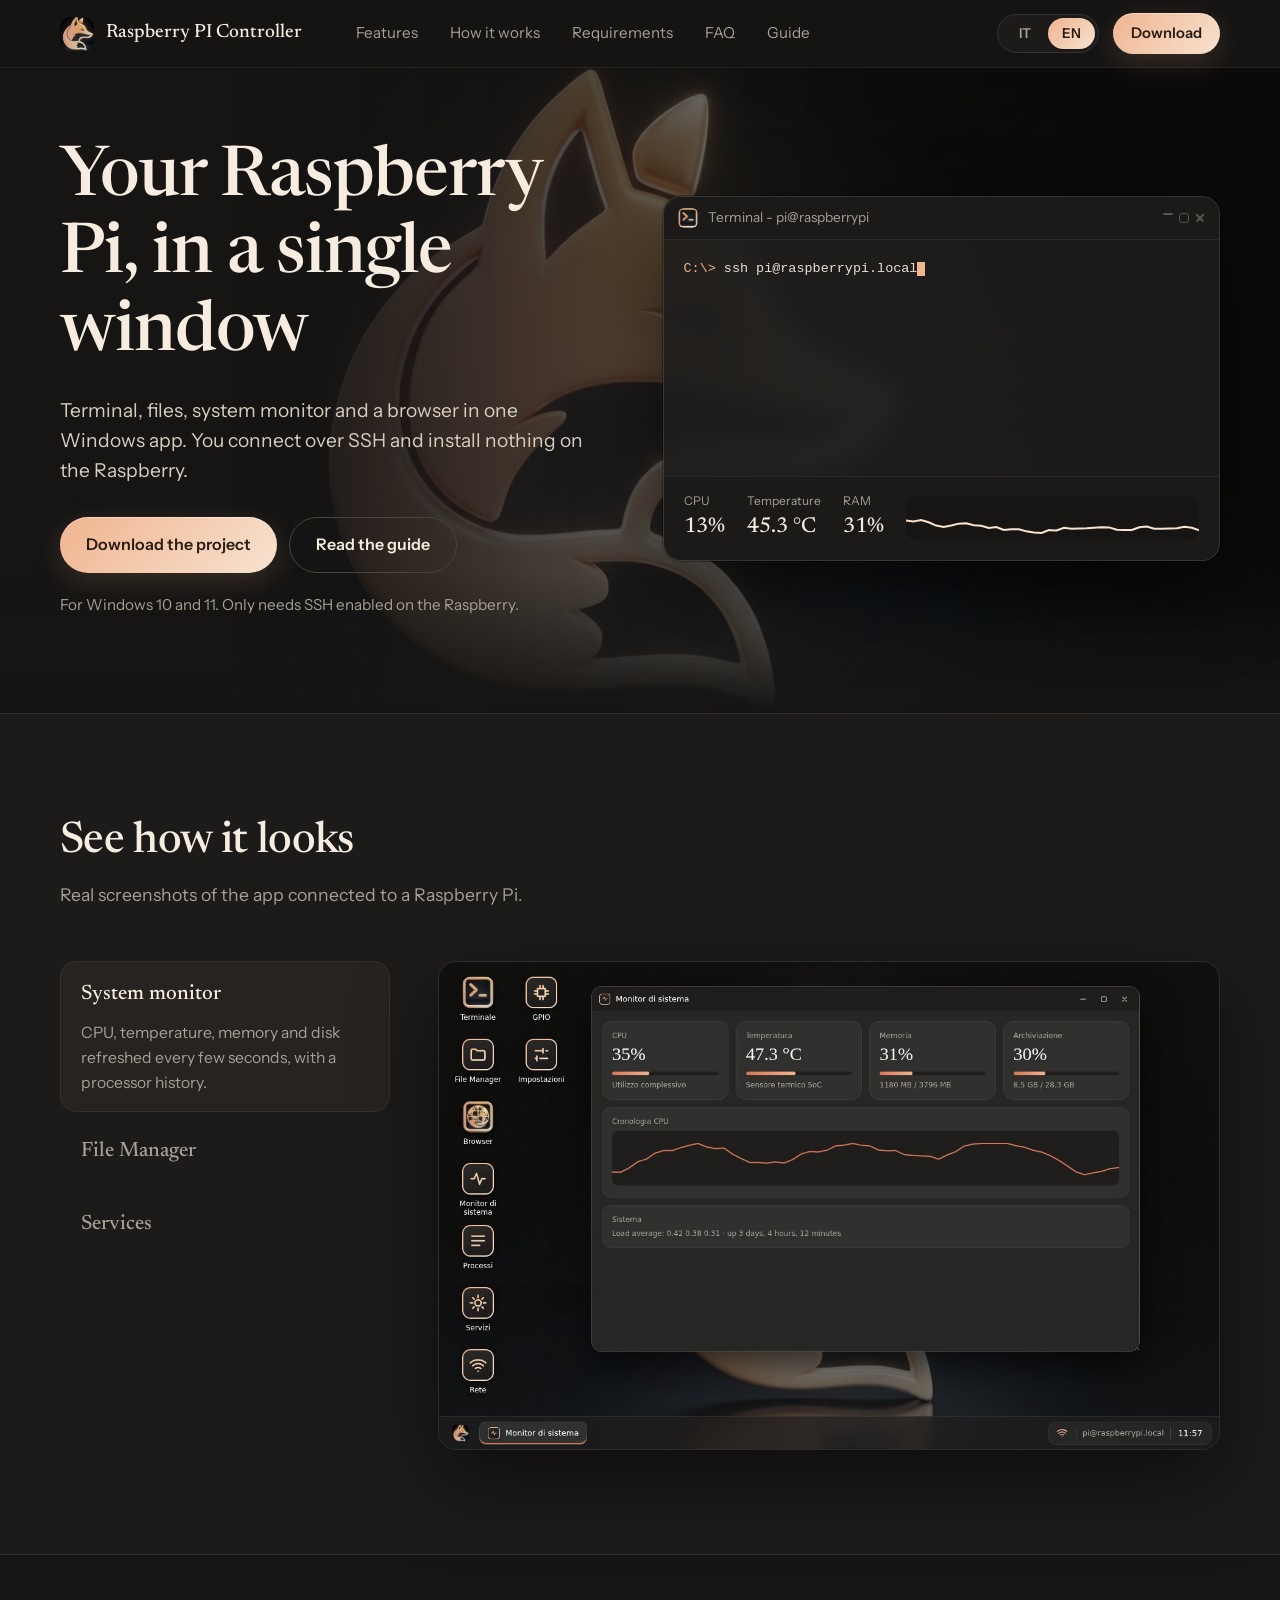
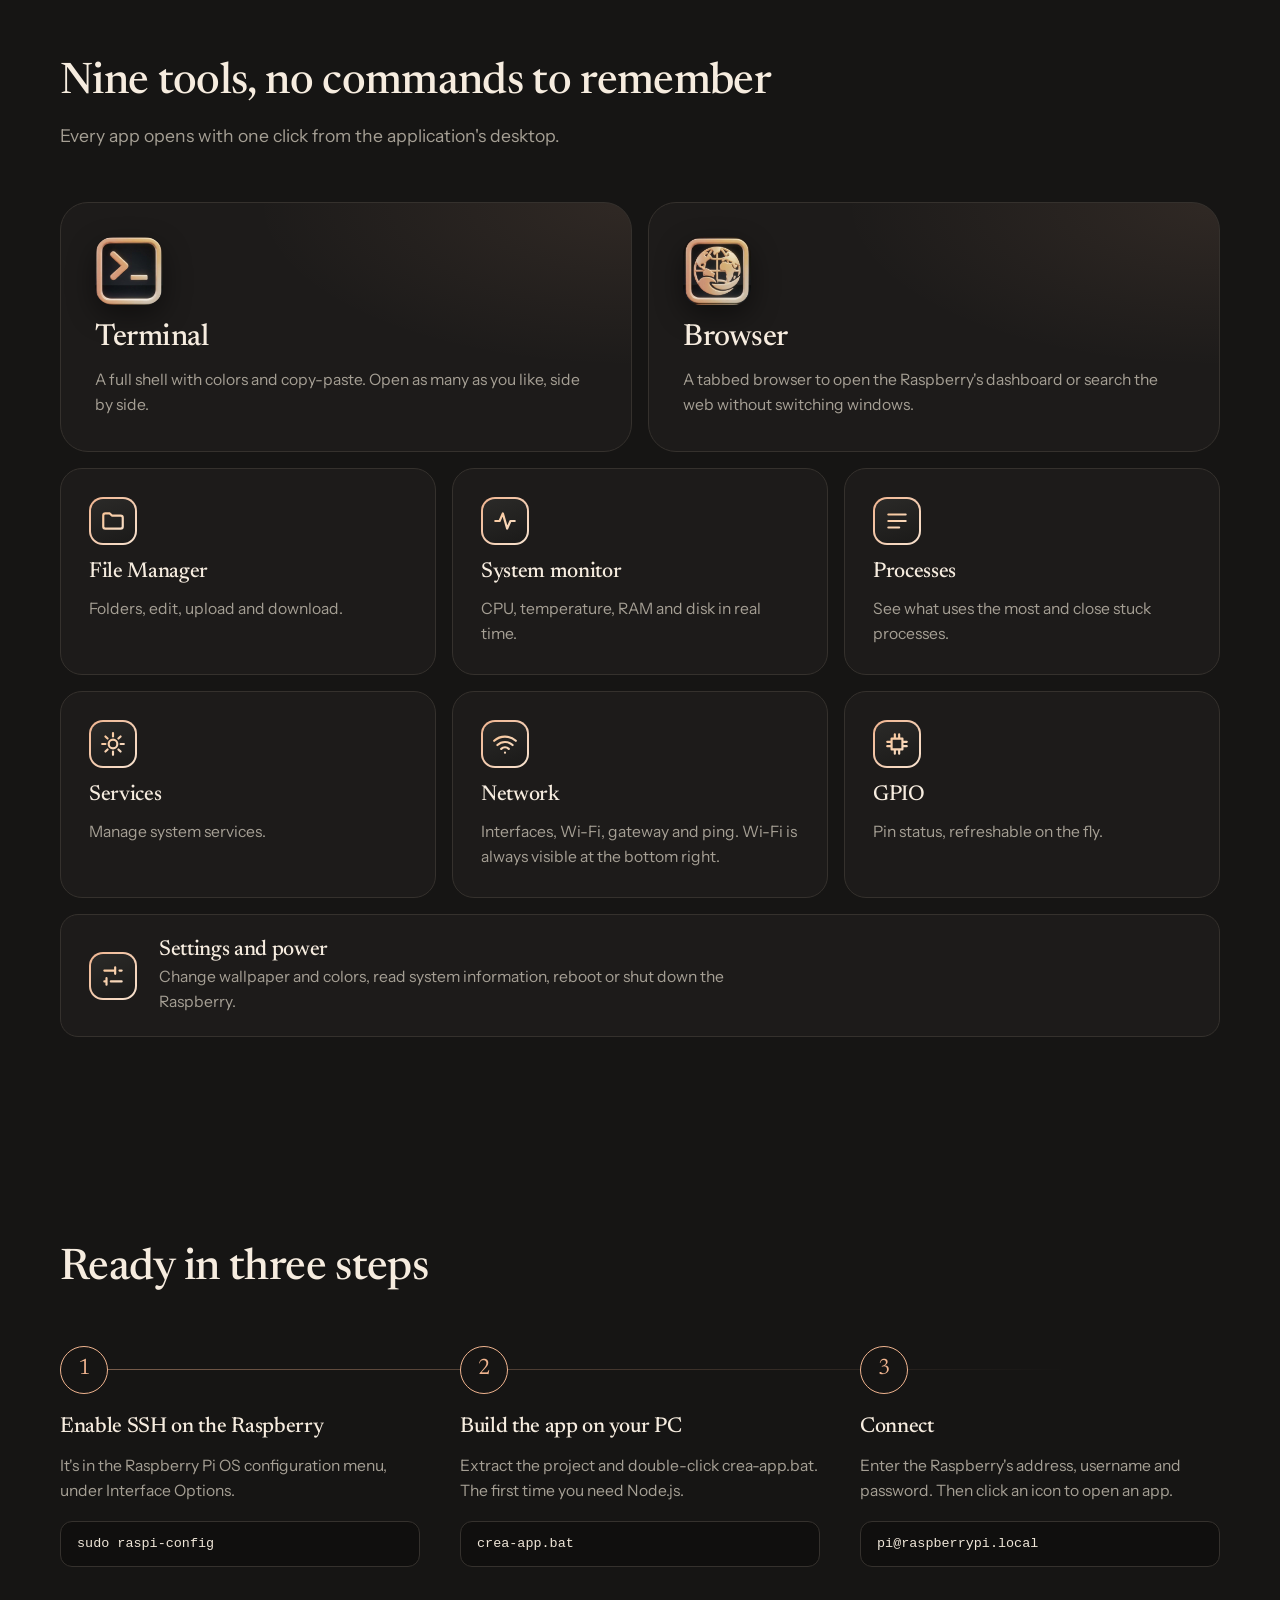
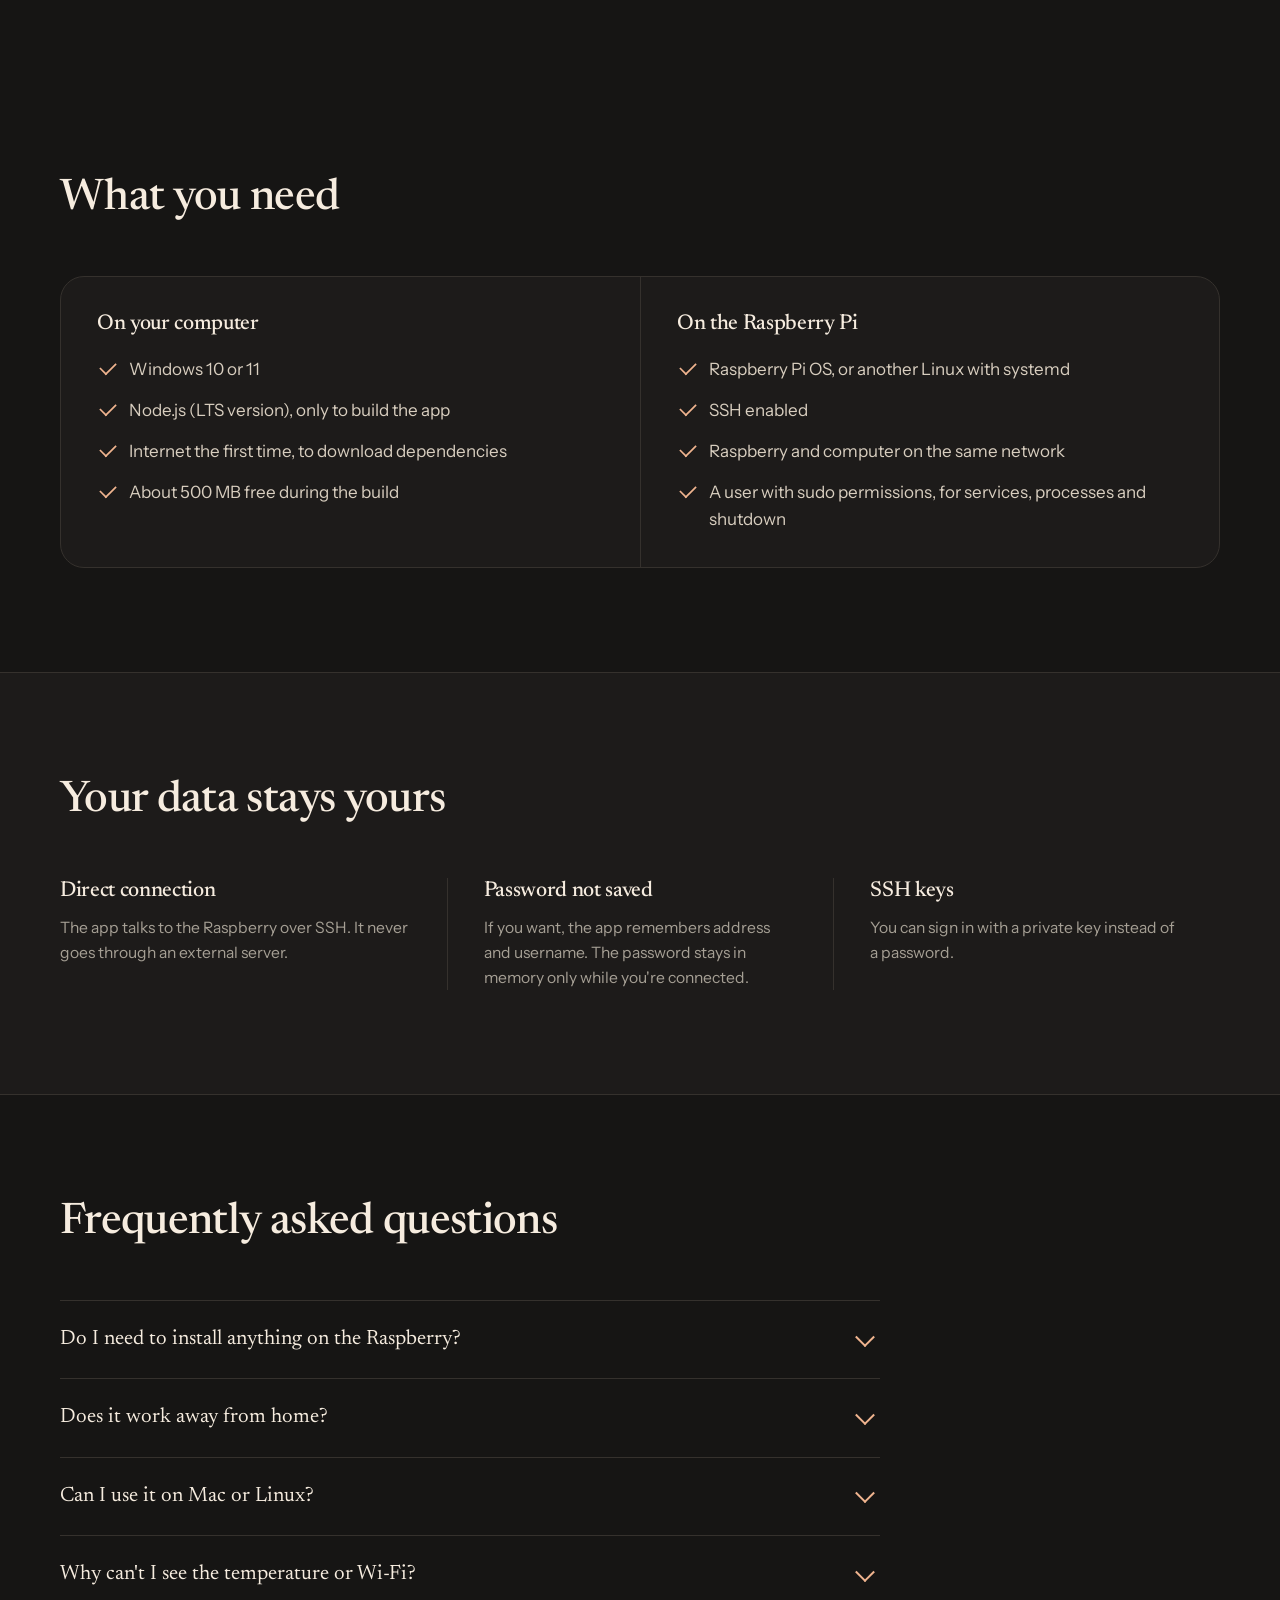
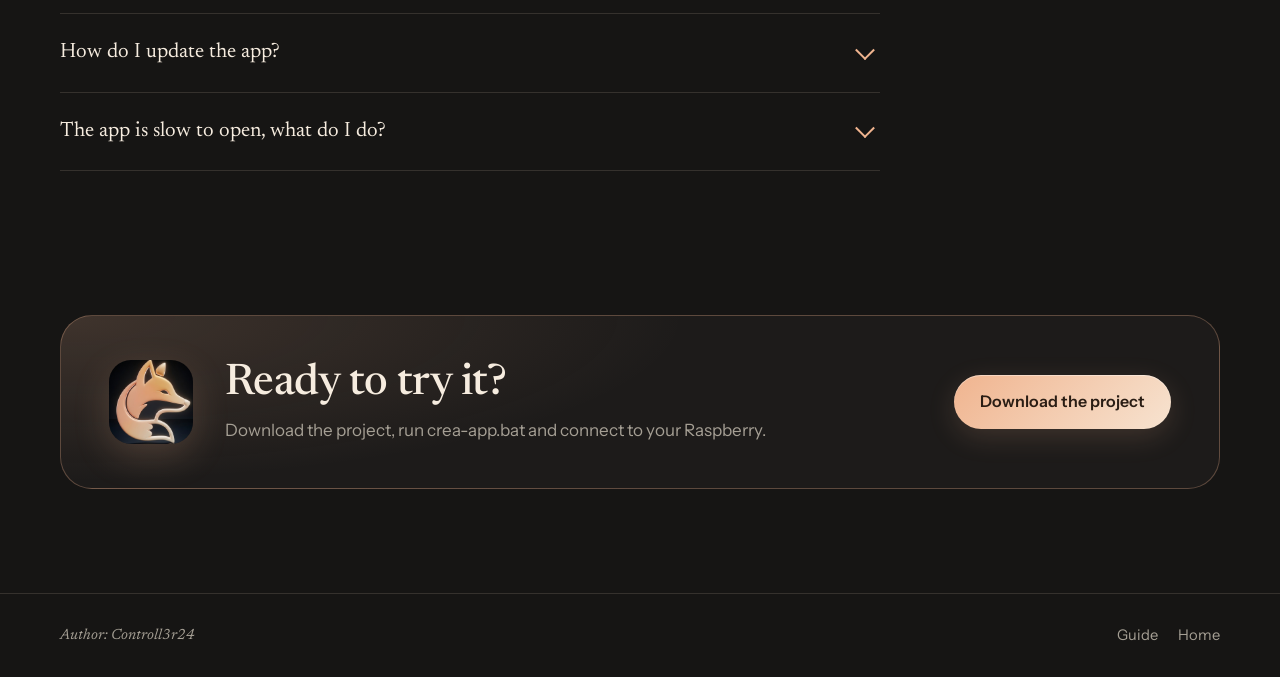
==== index.html @ a6b9dea7 "Add files via upload" ====
<!DOCTYPE html>
<html lang="it" data-title="title.index">
<head>
<meta charset="UTF-8">
<meta name="viewport" content="width=device-width, initial-scale=1">
<title>Raspberry PI Controller</title>
<meta name="description" content="Terminal, files, system monitor and browser for your Raspberry Pi in one Windows app.">
<meta name="theme-color" content="#161514">
<link rel="icon" href="img/icon.png">
<link rel="preconnect" href="https://fonts.googleapis.com">
<link rel="preconnect" href="https://fonts.gstatic.com" crossorigin>
<link href="https://fonts.googleapis.com/css2?family=Instrument+Sans:wght@400;500;600&family=Newsreader:ital,opsz,wght@0,6..72,400..600;1,6..72,400&display=swap" rel="stylesheet">
<link rel="stylesheet" href="css/style.css">
</head>
<body>
<svg width="0" height="0" style="position:absolute" aria-hidden="true">
  <defs>
    <linearGradient id="pg" gradientUnits="userSpaceOnUse" x1="0" y1="0" x2="24" y2="24">
      <stop offset="0" stop-color="#f9c08f"/>
      <stop offset="1" stop-color="#f7e3d0"/>
    </linearGradient>
  </defs>
</svg>

<header class="nav" id="top">
  <div class="wrap nav-in">
    <a class="brand" href="index.html"><img src="img/icon.png" alt=""><span>Raspberry PI Controller</span></a>
    <nav class="links" aria-label="Principale">
      <a href="#funzioni" data-i18n="nav.features">Funzioni</a>
      <a href="#come" data-i18n="nav.how">Come si usa</a>
      <a href="#requisiti" data-i18n="nav.req">Requisiti</a>
      <a href="#faq" data-i18n="nav.faq">Domande</a>
      <a href="guide.html" data-i18n="nav.guide">Guida</a>
    </nav>
    <div class="nav-r">
      <div class="lang" role="group" aria-label="Language" data-active="it">
        <i class="thumb"></i>
        <button type="button" data-lang="it" aria-pressed="true">IT</button>
        <button type="button" data-lang="en" aria-pressed="false">EN</button>
      </div>
      <a class="btn sm" href="download/Raspberry-PI-Controller.zip" download data-i18n="nav.download">Scarica</a>
    </div>
  </div>
</header>

<main>
  <section class="hero">
    <div class="hero-bg" aria-hidden="true"></div>
    <div class="wrap hero-in">
      <div class="hero-copy">
        <h1 class="in" style="--d:0ms" data-i18n="hero.title">Il tuo Raspberry Pi, in una sola finestra</h1>
        <p class="lead in" style="--d:90ms" data-i18n="hero.sub">Terminale, file, monitor di sistema e browser in un'app per Windows. Ti colleghi con SSH e non installi nulla sul Raspberry.</p>
        <div class="cta in" style="--d:180ms">
          <a class="btn" href="download/Raspberry-PI-Controller.zip" download data-i18n="hero.cta1">Scarica il progetto</a>
          <a class="btn ghost" href="guide.html" data-i18n="hero.cta2">Leggi la guida</a>
        </div>
        <p class="note in" style="--d:260ms" data-i18n="hero.note">Per Windows 10 e 11. Serve solo SSH attivo sul Raspberry.</p>
      </div>

      <div class="demo in" style="--d:340ms" aria-hidden="true">
        <div class="demo-tb">
          <img src="img/terminal.png" alt="">
          <span data-i18n="demo.title">Terminale - pi@raspberrypi</span>
          <span class="demo-c"><i></i><i></i><i></i></span>
        </div>
        <pre class="demo-term" id="term"></pre>
        <div class="demo-stats">
          <div><span data-i18n="demo.cpu">CPU</span><b id="s-cpu">23%</b></div>
          <div><span data-i18n="demo.temp">Temperatura</span><b id="s-temp">47.2 °C</b></div>
          <div><span data-i18n="demo.ram">RAM</span><b id="s-ram">31%</b></div>
          <svg viewBox="0 0 300 60" preserveAspectRatio="none"><polyline id="spark" fill="none" stroke="url(#pg)" stroke-width="2" vector-effect="non-scaling-stroke" points=""/></svg>
        </div>
      </div>
    </div>
  </section>

  <section class="sec show" id="vetrina">
    <div class="wrap">
      <div class="sec-h">
        <h2 data-i18n="show.title">Guarda com'è fatta</h2>
        <p data-i18n="show.sub">Schermate reali dell'app collegata a un Raspberry Pi.</p>
      </div>
      <div class="show-grid">
        <div class="tabs" role="tablist">
          <button class="tab on" role="tab" aria-selected="true" data-shot="monitor">
            <b data-i18n="tab.monitor">Monitor di sistema</b>
            <div class="tab-d"><p data-i18n="tab.monitor.d">CPU, temperatura, memoria e disco aggiornati ogni pochi secondi, con la cronologia del processore.</p></div>
          </button>
          <button class="tab" role="tab" aria-selected="false" data-shot="files">
            <b data-i18n="tab.files">File Manager</b>
            <div class="tab-d"><p data-i18n="tab.files.d">Sfoglia le cartelle del Raspberry, modifica i file di testo, carica e scarica senza scrivere comandi.</p></div>
          </button>
          <button class="tab" role="tab" aria-selected="false" data-shot="services">
            <b data-i18n="tab.services">Servizi</b>
            <div class="tab-d"><p data-i18n="tab.services.d">Avvia, ferma, riavvia o disattiva i servizi di sistema con un clic.</p></div>
          </button>
        </div>
        <div class="frame">
          <img class="shot on" data-shot="monitor" src="img/shot-monitor.jpg" alt="" width="1280" height="800">
          <img class="shot" data-shot="files" src="img/shot-files.jpg" alt="" width="1280" height="800" loading="lazy">
          <img class="shot" data-shot="services" src="img/shot-services.jpg" alt="" width="1280" height="800" loading="lazy">
        </div>
      </div>
    </div>
  </section>

  <section class="sec" id="funzioni">
    <div class="wrap">
      <div class="sec-h">
        <h2 data-i18n="feat.title">Nove strumenti, nessun comando da ricordare</h2>
        <p data-i18n="feat.sub">Ogni app si apre con un clic dal desktop dell'applicazione.</p>
      </div>
      <div class="bento">
        <article class="bc big c3">
          <img class="bc-img" src="img/terminal.png" alt="" width="64" height="64">
          <h3 data-i18n="f.terminal.t">Terminale</h3>
          <p data-i18n="f.terminal.d">Una shell completa con colori e copia-incolla. Ne puoi aprire quante ne vuoi, anche affiancate.</p>
        </article>
        <article class="bc big c3">
          <img class="bc-img" src="img/browser.png" alt="" width="64" height="64">
          <h3 data-i18n="f.browser.t">Browser</h3>
          <p data-i18n="f.browser.d">Un browser con le schede, per aprire la dashboard del Raspberry o cercare sul web senza cambiare finestra.</p>
        </article>
        <article class="bc c2">
          <span class="ico"><svg viewBox="0 0 24 24"><path d="M3 7a2 2 0 0 1 2-2h4l2 2h8a2 2 0 0 1 2 2v8a2 2 0 0 1-2 2H5a2 2 0 0 1-2-2z"/></svg></span>
          <h3 data-i18n="f.files.t">File Manager</h3>
          <p data-i18n="f.files.d">Cartelle, modifica, carica e scarica.</p>
        </article>
        <article class="bc c2">
          <span class="ico"><svg viewBox="0 0 24 24"><path d="M3 12h4l3-7 4 14 3-7h4"/></svg></span>
          <h3 data-i18n="f.monitor.t">Monitor di sistema</h3>
          <p data-i18n="f.monitor.d">CPU, temperatura, RAM e disco in tempo reale.</p>
        </article>
        <article class="bc c2">
          <span class="ico"><svg viewBox="0 0 24 24"><path d="M4 6h16M4 12h16M4 18h10"/></svg></span>
          <h3 data-i18n="f.proc.t">Processi</h3>
          <p data-i18n="f.proc.d">Vedi cosa consuma di più e chiudi i processi bloccati.</p>
        </article>
        <article class="bc c2">
          <span class="ico"><svg viewBox="0 0 24 24"><path d="M12 8a4 4 0 1 0 0 8 4 4 0 0 0 0-8zM12 2v3M12 19v3M2 12h3M19 12h3M5 5l2 2M17 17l2 2M19 5l-2 2M7 17l-2 2"/></svg></span>
          <h3 data-i18n="f.serv.t">Servizi</h3>
          <p data-i18n="f.serv.d">Gestisci i servizi di sistema.</p>
        </article>
        <article class="bc c2">
          <span class="ico"><svg viewBox="0 0 24 24"><path d="M2 9a15 15 0 0 1 20 0M5 13a10 10 0 0 1 14 0M8.5 16.5a5 5 0 0 1 7 0M12 20h.01"/></svg></span>
          <h3 data-i18n="f.net.t">Rete</h3>
          <p data-i18n="f.net.d">Interfacce, Wi-Fi, gateway e ping. Il Wi-Fi è sempre visibile in basso a destra.</p>
        </article>
        <article class="bc c2">
          <span class="ico"><svg viewBox="0 0 24 24"><path d="M7 7h10v10H7zM10 3v4M14 3v4M10 17v4M14 17v4M3 10h4M3 14h4M17 10h4M17 14h4"/></svg></span>
          <h3 data-i18n="f.gpio.t">GPIO</h3>
          <p data-i18n="f.gpio.d">Lo stato dei pin, aggiornabile al volo.</p>
        </article>
        <article class="bc wide c6">
          <span class="ico"><svg viewBox="0 0 24 24"><path d="M4 7h10M18 7h2M4 17h2M10 17h10M14 4v6M6 14v6"/></svg></span>
          <div>
            <h3 data-i18n="f.set.t">Impostazioni e alimentazione</h3>
            <p data-i18n="f.set.d">Cambia sfondo e colori, leggi le informazioni del sistema, riavvia o spegni il Raspberry.</p>
          </div>
        </article>
      </div>
    </div>
  </section>

  <section class="sec" id="come">
    <div class="wrap">
      <div class="sec-h">
        <h2 data-i18n="how.title">Pronto in tre passi</h2>
      </div>
      <ol class="steps">
        <li>
          <span class="n">1</span>
          <h3 data-i18n="how.s1.t">Attiva SSH sul Raspberry</h3>
          <p data-i18n="how.s1.d">Si fa dal menu di configurazione di Raspberry Pi OS, in Interface Options.</p>
          <div class="code sm"><pre><code>sudo raspi-config</code></pre></div>
        </li>
        <li>
          <span class="n">2</span>
          <h3 data-i18n="how.s2.t">Crea l'app sul tuo PC</h3>
          <p data-i18n="how.s2.d">Estrai il progetto e fai doppio clic su crea-app.bat. Alla prima volta serve Node.js.</p>
          <div class="code sm"><pre><code>crea-app.bat</code></pre></div>
        </li>
        <li>
          <span class="n">3</span>
          <h3 data-i18n="how.s3.t">Collegati</h3>
          <p data-i18n="how.s3.d">Scrivi indirizzo, username e password del Raspberry. Poi clicca un'icona per aprire un'app.</p>
          <div class="code sm"><pre><code>pi@raspberrypi.local</code></pre></div>
        </li>
      </ol>
    </div>
  </section>

  <section class="sec" id="requisiti">
    <div class="wrap">
      <div class="sec-h">
        <h2 data-i18n="req.title">Cosa ti serve</h2>
      </div>
      <div class="req">
        <div>
          <h3 data-i18n="req.pc.t">Sul computer</h3>
          <ul class="checks">
            <li data-i18n="req.pc.1">Windows 10 o 11</li>
            <li data-i18n="req.pc.2">Node.js (versione LTS), solo per creare l'app</li>
            <li data-i18n="req.pc.3">Internet la prima volta, per scaricare le dipendenze</li>
            <li data-i18n="req.pc.4">Circa 500 MB liberi durante la creazione</li>
          </ul>
        </div>
        <div>
          <h3 data-i18n="req.pi.t">Sul Raspberry Pi</h3>
          <ul class="checks">
            <li data-i18n="req.pi.1">Raspberry Pi OS, o un altro Linux con systemd</li>
            <li data-i18n="req.pi.2">SSH attivo</li>
            <li data-i18n="req.pi.3">Raspberry e computer sulla stessa rete</li>
            <li data-i18n="req.pi.4">Un utente con permessi sudo, per servizi, processi e spegnimento</li>
          </ul>
        </div>
      </div>
    </div>
  </section>

  <section class="sec safe">
    <div class="wrap">
      <div class="sec-h">
        <h2 data-i18n="safe.title">I tuoi dati restano tuoi</h2>
      </div>
      <div class="safe-grid">
        <div>
          <h3 data-i18n="safe.1.t">Collegamento diretto</h3>
          <p data-i18n="safe.1.d">L'app parla con il Raspberry tramite SSH. Non passa da nessun server esterno.</p>
        </div>
        <div>
          <h3 data-i18n="safe.2.t">Password non salvata</h3>
          <p data-i18n="safe.2.d">Se vuoi, l'app ricorda indirizzo e username. La password resta in memoria solo finché sei collegato.</p>
        </div>
        <div>
          <h3 data-i18n="safe.3.t">Chiavi SSH</h3>
          <p data-i18n="safe.3.d">Puoi entrare con una chiave privata invece che con la password.</p>
        </div>
      </div>
    </div>
  </section>

  <section class="sec" id="faq">
    <div class="wrap narrow">
      <div class="sec-h">
        <h2 data-i18n="faq.title">Domande frequenti</h2>
      </div>
      <div class="faq">
        <details><summary data-i18n="faq.q1">Devo installare qualcosa sul Raspberry?</summary><p data-i18n="faq.a1">No. Basta che SSH sia attivo.</p></details>
        <details><summary data-i18n="faq.q2">Funziona anche fuori casa?</summary><p data-i18n="faq.a2">Sì, se il Raspberry è raggiungibile dal tuo computer, per esempio con una VPN come Tailscale o WireGuard. L'app non apre porte da sola.</p></details>
        <details><summary data-i18n="faq.q3">Posso usarla su Mac o Linux?</summary><p data-i18n="faq.a3">Il file crea-app.bat è per Windows. Il progetto è fatto con Electron, quindi con npm start si può avviare anche altrove, ma non è stato provato.</p></details>
        <details><summary data-i18n="faq.q4">Perché non vedo la temperatura o il Wi-Fi?</summary><p data-i18n="faq.a4">Alcuni dati dipendono dal modello e dal sistema. Con il collegamento via cavo, il Wi-Fi risulta non connesso.</p></details>
        <details><summary data-i18n="faq.q5">Come aggiorno l'app?</summary><p data-i18n="faq.a5">Scarica la nuova versione del progetto e lancia di nuovo crea-app.bat: l'installazione sostituisce la precedente.</p></details>
        <details><summary data-i18n="faq.q6">L'app è lenta ad aprirsi, cosa faccio?</summary><p data-i18n="faq.a6">Usa la versione installata da crea-app.bat. Si avvia molto più in fretta della versione portatile, che ogni volta si decomprime da capo.</p></details>
      </div>
    </div>
  </section>

  <section class="sec cta-sec">
    <div class="wrap">
      <div class="cta-box">
        <img src="img/icon.png" alt="" width="84" height="84">
        <div>
          <h2 data-i18n="cta.title">Pronto a provarla?</h2>
          <p data-i18n="cta.sub">Scarica il progetto, esegui crea-app.bat e collegati al tuo Raspberry.</p>
        </div>
        <a class="btn" href="download/Raspberry-PI-Controller.zip" download data-i18n="cta.btn">Scarica il progetto</a>
      </div>
    </div>
  </section>
</main>

<footer class="foot">
  <div class="wrap foot-in">
    <span data-i18n="foot.author">Autore: Controll3r24</span>
    <nav><a href="guide.html" data-i18n="nav.guide">Guida</a><a href="#top" data-i18n="nav.home">Home</a></nav>
  </div>
</footer>

<script src="js/i18n.js"></script>
<script src="js/main.js"></script>
</body>
</html>
---- css/style.css ----
:root {
  --bg: #161514;
  --s1: #1d1b1a;
  --s2: #262321;
  --line: #35312d;
  --tx: #f6ecdf;
  --mu: #a59f94;
  --pe: #f0b48f;
  --pl: #f7e3d0;
  --ter: #d97757;
  --serif: "Newsreader", "Iowan Old Style", Georgia, "Times New Roman", serif;
  --sans: "Instrument Sans", "Segoe UI", system-ui, -apple-system, sans-serif;
  --mono: ui-monospace, "Cascadia Mono", "SF Mono", Consolas, Menlo, monospace;
  --nav: 68px;
}
* { box-sizing: border-box; margin: 0; padding: 0; }
html { scroll-behavior: smooth; scroll-padding-top: calc(var(--nav) + 24px); }
body { background: var(--bg); color: var(--tx); font-family: var(--sans); font-size: 17px; line-height: 1.6; -webkit-font-smoothing: antialiased; overflow-x: hidden; }
img { max-width: 100%; display: block; }
a { color: inherit; text-decoration: none; }
button { font: inherit; color: inherit; background: none; border: 0; cursor: pointer; }
:focus-visible { outline: 2px solid var(--pe); outline-offset: 3px; border-radius: 6px; }
::selection { background: rgba(240, 180, 143, .3); }
.wrap { width: min(1160px, 100% - 48px); margin-inline: auto; }
.wrap.narrow .faq { max-width: 820px; }

h1, h2, h3 { font-family: var(--serif); font-weight: 500; letter-spacing: -.015em; line-height: 1.12; }
h1 { font-size: clamp(2.6rem, 5.4vw, 4.5rem); }
h2 { font-size: clamp(1.9rem, 3.4vw, 2.8rem); }
h3 { font-size: 1.35rem; line-height: 1.25; }
p { max-width: 62ch; }
.lead { font-size: 1.2rem; color: #d8cebf; line-height: 1.55; }
.muted, .note { color: var(--mu); font-size: .95rem; }

.btn { display: inline-flex; align-items: center; justify-content: center; gap: 8px; padding: 14px 26px; border-radius: 999px; font-weight: 600; font-size: 1rem; color: #2a1d14; background: linear-gradient(135deg, var(--pe), var(--pl)); box-shadow: 0 1px 0 rgba(255,255,255,.4) inset, 0 8px 28px rgba(240, 180, 143, .16); transition: transform .15s, box-shadow .2s, filter .2s; white-space: nowrap; }
.btn:hover { filter: brightness(1.05); box-shadow: 0 1px 0 rgba(255,255,255,.4) inset, 0 10px 36px rgba(240, 180, 143, .28); }
.btn:active { transform: scale(.97); }
.btn.ghost { background: transparent; color: var(--tx); box-shadow: none; border: 1px solid #4a443d; }
.btn.ghost:hover { background: rgba(246, 236, 223, .06); border-color: #6a6258; filter: none; }
.btn.sm { padding: 9px 18px; font-size: .92rem; }

.nav { position: sticky; top: 0; z-index: 50; height: var(--nav); background: rgba(22, 21, 20, .78); backdrop-filter: blur(16px) saturate(1.3); border-bottom: 1px solid rgba(246, 236, 223, .07); }
.nav-in { height: 100%; display: flex; align-items: center; gap: 28px; }
.brand { display: flex; align-items: center; gap: 12px; font-family: var(--serif); font-size: 1.2rem; font-weight: 500; white-space: nowrap; }
.brand img { width: 34px; height: 34px; border-radius: 10px; }
.links { display: flex; gap: 4px; margin-left: 12px; }
.links a { padding: 8px 14px; border-radius: 999px; font-size: .95rem; color: var(--mu); transition: color .15s, background .15s; }
.links a:hover, .links a.cur { color: var(--tx); background: rgba(246, 236, 223, .07); }
.nav-r { margin-left: auto; display: flex; align-items: center; gap: 14px; }

.lang { position: relative; display: inline-grid; grid-template-columns: 1fr 1fr; padding: 3px; border-radius: 999px; background: var(--s1); border: 1px solid var(--line); }
.lang button { position: relative; z-index: 1; padding: 5px 14px; font-size: .85rem; font-weight: 600; color: var(--mu); border-radius: 999px; transition: color .25s; }
.lang button[aria-pressed="true"] { color: #2a1d14; }
.lang .thumb { position: absolute; top: 3px; bottom: 3px; left: 3px; width: calc(50% - 3px); border-radius: 999px; background: linear-gradient(135deg, var(--pe), var(--pl)); transition: transform .35s cubic-bezier(.5, 1.4, .5, 1); }
.lang[data-active="en"] .thumb { transform: translateX(100%); }

.hero { position: relative; padding: 72px 0 96px; overflow: hidden; }
.hero-bg { position: absolute; inset: 0; background: url(../img/background.jpg) 82% 38% / auto 118% no-repeat; opacity: .5; -webkit-mask-image: linear-gradient(90deg, transparent 18%, #000 70%); mask-image: linear-gradient(90deg, transparent 18%, #000 70%); animation: glow 2.4s ease-out both; }
.hero::after { content: ""; position: absolute; left: 0; right: 0; bottom: 0; height: 140px; background: linear-gradient(transparent, var(--bg)); pointer-events: none; }
.hero-in { position: relative; z-index: 1; display: grid; grid-template-columns: minmax(0, 1fr) minmax(0, 1.02fr); gap: 56px; align-items: center; }
.hero-copy h1 { max-width: 13ch; }
.hero-copy .lead { margin: 24px 0 32px; max-width: 46ch; }
.cta { display: flex; flex-wrap: wrap; gap: 12px; }
.note { margin-top: 20px; }

.in { opacity: 0; transform: translateY(16px); animation: rise .8s cubic-bezier(.2, .7, .2, 1) forwards; animation-delay: var(--d, 0ms); }
@keyframes rise { to { opacity: 1; transform: none; } }
@keyframes glow { from { opacity: 0; transform: scale(1.06); } to { opacity: .5; transform: none; } }

.demo { background: rgba(31, 30, 29, .92); border: 1px solid rgba(246, 236, 223, .12); border-radius: 18px; box-shadow: 0 30px 80px rgba(0, 0, 0, .55), 0 0 0 1px rgba(0,0,0,.3); overflow: hidden; backdrop-filter: blur(10px); }
.demo-tb { display: flex; align-items: center; gap: 10px; padding: 10px 14px; background: #1b1a19; border-bottom: 1px solid rgba(246, 236, 223, .07); font-size: .85rem; color: var(--mu); }
.demo-tb img { width: 20px; height: 20px; border-radius: 6px; }
.demo-c { margin-left: auto; display: flex; gap: 6px; }
.demo-c i { width: 10px; height: 2px; background: #5a554e; border-radius: 2px; }
.demo-c i:nth-child(2) { height: 10px; width: 10px; background: none; border: 1.5px solid #5a554e; border-radius: 3px; }
.demo-c i:nth-child(3) { width: 10px; height: 10px; background: none; position: relative; }
.demo-c i:nth-child(3)::before, .demo-c i:nth-child(3)::after { content: ""; position: absolute; left: 0; top: 4px; width: 10px; height: 1.5px; background: #5a554e; transform: rotate(45deg); }
.demo-c i:nth-child(3)::after { transform: rotate(-45deg); }
.demo-term { font-family: var(--mono); font-size: .84rem; line-height: 1.65; padding: 18px 20px; min-height: 236px; color: #e8e0d2; white-space: pre-wrap; word-break: break-word; }
.demo-term .p { color: var(--pe); }
.demo-term .o { color: #a9a296; }
.demo-term .ok { color: #9ec997; }
.demo-term .cur { display: inline-block; width: .55em; height: 1.05em; background: var(--pe); vertical-align: text-bottom; animation: blink 1s steps(2) infinite; }
@keyframes blink { 50% { opacity: 0; } }
.demo-stats { display: grid; grid-template-columns: repeat(3, auto) 1fr; gap: 22px; align-items: center; padding: 14px 20px 16px; border-top: 1px solid rgba(246, 236, 223, .07); background: #1b1a19; }
.demo-stats span { display: block; font-size: .75rem; color: var(--mu); }
.demo-stats b { font-family: var(--serif); font-weight: 500; font-size: 1.35rem; font-variant-numeric: tabular-nums; }
.demo-stats svg { width: 100%; height: 44px; background: #161514; border-radius: 10px; }

.sec { padding: 104px 0; }
.sec-h { margin-bottom: 52px; }
.sec-h p { margin-top: 14px; color: var(--mu); font-size: 1.1rem; }

.show { background: var(--s1); border-block: 1px solid var(--line); }
.show-grid { display: grid; grid-template-columns: minmax(260px, 330px) minmax(0, 1fr); gap: 48px; align-items: start; }
.tabs { display: flex; flex-direction: column; gap: 6px; }
.tab { text-align: left; padding: 16px 20px; border-radius: 16px; border: 1px solid transparent; color: var(--mu); transition: background .2s, color .2s, border-color .2s; }
.tab b { display: block; font-family: var(--serif); font-weight: 500; font-size: 1.3rem; color: inherit; }
.tab:hover { color: var(--tx); }
.tab.on { background: var(--s2); border-color: var(--line); color: var(--tx); }
.tab-d { display: grid; grid-template-rows: 0fr; transition: grid-template-rows .35s ease; }
.tab-d p { overflow: hidden; font-size: .98rem; color: var(--mu); }
.tab.on .tab-d { grid-template-rows: 1fr; }
.tab.on .tab-d p { margin-top: 8px; }
.frame { position: relative; aspect-ratio: 16 / 10; border-radius: 18px; overflow: hidden; border: 1px solid rgba(246, 236, 223, .12); box-shadow: 0 30px 80px rgba(0, 0, 0, .5); background: #111; }
.shot { position: absolute; inset: 0; width: 100%; height: 100%; object-fit: cover; opacity: 0; transform: scale(1.02); transition: opacity .45s ease, transform .6s ease; }
.shot.on { opacity: 1; transform: none; }

.bento { display: grid; grid-template-columns: repeat(6, 1fr); gap: 16px; }
.bc { background: var(--s1); border: 1px solid var(--line); border-radius: 22px; padding: 28px; display: flex; flex-direction: column; gap: 10px; }
.bc p { color: var(--mu); font-size: .98rem; }
.c3 { grid-column: span 3; }
.c2 { grid-column: span 2; }
.c6 { grid-column: span 6; }
.bc.big { padding: 34px; border-radius: 28px; min-height: 250px; background: radial-gradient(120% 120% at 100% 0%, rgba(240, 180, 143, .09), transparent 55%), var(--s1); }
.bc.big h3 { font-size: 1.9rem; margin-top: auto; }
.bc-img { width: 68px; height: 68px; border-radius: 18px; box-shadow: 0 10px 28px rgba(0,0,0,.45); }
.bc.wide { flex-direction: row; align-items: center; gap: 22px; border-radius: 18px; padding: 22px 28px; }
.ico { flex: none; width: 48px; height: 48px; border-radius: 14px; border: 2px solid transparent; background: linear-gradient(160deg, #2b2a28, #1b1a19) padding-box, linear-gradient(135deg, #f0b48f, #f7e3d0) border-box; display: flex; align-items: center; justify-content: center; margin-bottom: 4px; }
.ico svg { width: 26px; height: 26px; fill: none; stroke: url(#pg); stroke-width: 2; stroke-linecap: round; stroke-linejoin: round; }
.bc.wide .ico { margin: 0; }

.steps { list-style: none; display: grid; grid-template-columns: repeat(3, 1fr); gap: 40px; counter-reset: s; position: relative; }
.steps::before { content: ""; position: absolute; top: 23px; left: 48px; right: 48px; height: 1px; background: linear-gradient(90deg, var(--pe), transparent 90%); opacity: .45; }
.steps li { position: relative; display: flex; flex-direction: column; gap: 12px; }
.steps .n { width: 48px; height: 48px; border-radius: 50%; background: var(--bg); border: 1px solid var(--pe); color: var(--pe); display: flex; align-items: center; justify-content: center; font-family: var(--serif); font-size: 1.4rem; position: relative; z-index: 1; margin-bottom: 8px; }
.steps p { color: var(--mu); font-size: .98rem; }

.code { position: relative; background: #100f0e; border: 1px solid var(--line); border-radius: 14px; margin: 10px 0 22px; }
.code pre { overflow-x: auto; padding: 16px 84px 16px 18px; font-family: var(--mono); font-size: .88rem; line-height: 1.6; color: #efe6d8; }
.code.sm { margin: 6px 0 0; border-radius: 12px; }
.code.sm pre { padding: 11px 16px; font-size: .84rem; }
.copy { position: absolute; top: 9px; right: 9px; padding: 5px 12px; border-radius: 8px; font-size: .8rem; font-weight: 600; color: var(--mu); background: var(--s2); border: 1px solid var(--line); transition: color .15s, background .15s; }
.copy:hover { color: var(--tx); background: #312d2a; }
.copy.done { color: #9ec997; }

.req { display: grid; grid-template-columns: 1fr 1fr; gap: 0; border: 1px solid var(--line); border-radius: 24px; overflow: hidden; background: var(--s1); }
.req > div { padding: 34px 36px; }
.req > div + div { border-left: 1px solid var(--line); }
.req h3 { margin-bottom: 18px; }
.checks { list-style: none; display: flex; flex-direction: column; gap: 14px; }
.checks li { position: relative; padding-left: 32px; color: #d8cebf; }
.checks li::before { content: ""; position: absolute; left: 2px; top: .3em; width: 16px; height: 9px; border-left: 2px solid var(--pe); border-bottom: 2px solid var(--pe); transform: rotate(-45deg) scale(.85); }

.safe { background: var(--s1); border-block: 1px solid var(--line); }
.safe-grid { display: grid; grid-template-columns: repeat(3, 1fr); }
.safe-grid > div { padding: 0 36px; }
.safe-grid > div:first-child { padding-left: 0; }
.safe-grid > div + div { border-left: 1px solid var(--line); }
.safe-grid h3 { margin-bottom: 10px; }
.safe-grid p { color: var(--mu); font-size: .98rem; }

.faq { border-top: 1px solid var(--line); }
.faq details { border-bottom: 1px solid var(--line); }
.faq summary { list-style: none; cursor: pointer; padding: 22px 48px 22px 0; position: relative; font-family: var(--serif); font-size: 1.3rem; transition: color .15s; }
.faq summary::-webkit-details-marker { display: none; }
.faq summary:hover { color: var(--pl); }
.faq summary::after { content: ""; position: absolute; right: 8px; top: 50%; width: 12px; height: 12px; border-right: 2px solid var(--pe); border-bottom: 2px solid var(--pe); transform: translateY(-70%) rotate(45deg); transition: transform .3s; }
.faq details[open] summary::after { transform: translateY(-30%) rotate(225deg); }
.faq details p { padding: 0 48px 24px 0; color: var(--mu); animation: open .35s ease; }
@keyframes open { from { opacity: 0; transform: translateY(-6px); } to { opacity: 1; transform: none; } }

.cta-sec { padding-top: 40px; }
.cta-box { display: flex; align-items: center; gap: 32px; padding: 44px 48px; border-radius: 32px; border: 1px solid rgba(240, 180, 143, .3); background: radial-gradient(90% 160% at 0% 0%, rgba(240, 180, 143, .16), transparent 60%), var(--s1); }
.cta-box img { border-radius: 22px; box-shadow: 0 12px 36px rgba(240, 180, 143, .2); flex: none; }
.cta-box > div { flex: 1; }
.cta-box p { color: var(--mu); margin-top: 8px; }

.foot { border-top: 1px solid var(--line); padding: 30px 0; color: var(--mu); font-size: .92rem; }
.foot-in { display: flex; justify-content: space-between; gap: 16px; font-family: var(--serif); font-style: italic; }
.foot nav { display: flex; gap: 20px; font-family: var(--sans); font-style: normal; }
.foot a:hover { color: var(--tx); }

.guide { display: grid; grid-template-columns: 230px minmax(0, 1fr); gap: 72px; padding: 64px 0 100px; align-items: start; }
.toc { position: sticky; top: calc(var(--nav) + 32px); }
.toc-h { font-size: .88rem; color: var(--mu); margin-bottom: 14px; }
.toc nav { display: flex; flex-direction: column; border-left: 1px solid var(--line); }
.toc a { padding: 7px 16px; margin-left: -1px; border-left: 2px solid transparent; color: var(--mu); font-size: .95rem; transition: color .15s, border-color .15s; }
.toc a:hover { color: var(--tx); }
.toc a.on { color: var(--pl); border-left-color: var(--pe); }
.doc { max-width: 760px; }
.doc-h { margin-bottom: 56px; }
.doc-h h1 { font-size: clamp(2.2rem, 4.4vw, 3.4rem); }
.doc-h .lead { margin-top: 16px; }
.doc section { margin-bottom: 64px; }
.doc h2 { font-size: 2rem; margin-bottom: 18px; }
.doc p { margin-bottom: 14px; }
.doc .req { margin-top: 18px; }
.doc .req > div { padding: 26px 28px; }
.list { margin: 0 0 18px 1.3rem; display: flex; flex-direction: column; gap: 8px; }
.list li::marker { color: var(--pe); }
.dl { border-top: 1px solid var(--line); margin-top: 18px; }
.dl > div { display: grid; grid-template-columns: 190px 1fr; gap: 24px; padding: 16px 0; border-bottom: 1px solid var(--line); }
.dl dt { font-family: var(--serif); font-size: 1.15rem; }
.dl dd { color: var(--mu); font-size: .98rem; }
.shot-f { margin-top: 22px; border-radius: 16px; overflow: hidden; border: 1px solid rgba(246, 236, 223, .12); box-shadow: 0 20px 60px rgba(0, 0, 0, .45); }

@media (max-width: 980px) {
  .links { display: none; }
  .hero-in { grid-template-columns: 1fr; gap: 44px; }
  .hero-bg { background-position: 70% 20%; opacity: .32; }
  .show-grid { grid-template-columns: 1fr; gap: 28px; }
  .bento { grid-template-columns: repeat(2, 1fr); }
  .c3, .c2 { grid-column: span 1; }
  .c6 { grid-column: span 2; }
  .steps { grid-template-columns: 1fr; gap: 36px; }
  .steps::before { display: none; }
  .guide { grid-template-columns: 1fr; gap: 28px; }
  .toc { position: static; }
  .toc nav { flex-direction: row; flex-wrap: wrap; gap: 6px; border: 0; }
  .toc a { border: 1px solid var(--line); border-radius: 999px; margin: 0; padding: 6px 14px; }
  .toc a.on { border-color: var(--pe); }
}
@media (max-width: 680px) {
  body { font-size: 16px; }
  .sec { padding: 72px 0; }
  .hero { padding-top: 40px; }
  .brand span { display: none; }
  .nav-in { gap: 12px; }
  .bento { grid-template-columns: 1fr; }
  .c3, .c2, .c6 { grid-column: span 1; }
  .bc.wide { flex-direction: column; align-items: flex-start; }
  .req { grid-template-columns: 1fr; }
  .req > div + div { border-left: 0; border-top: 1px solid var(--line); }
  .safe-grid { grid-template-columns: 1fr; gap: 28px; }
  .safe-grid > div, .safe-grid > div + div { padding: 0; border: 0; }
  .cta-box { flex-direction: column; align-items: flex-start; padding: 32px 26px; }
  .demo-stats { grid-template-columns: repeat(3, auto); }
  .demo-stats svg { grid-column: 1 / -1; }
  .dl > div { grid-template-columns: 1fr; gap: 4px; }
  .foot-in { flex-direction: column; }
}
@media (prefers-reduced-motion: reduce) {
  html { scroll-behavior: auto; }
  *, *::before, *::after { animation-duration: .01ms !important; animation-delay: 0ms !important; transition-duration: .01ms !important; }
  .in { opacity: 1; transform: none; }
}
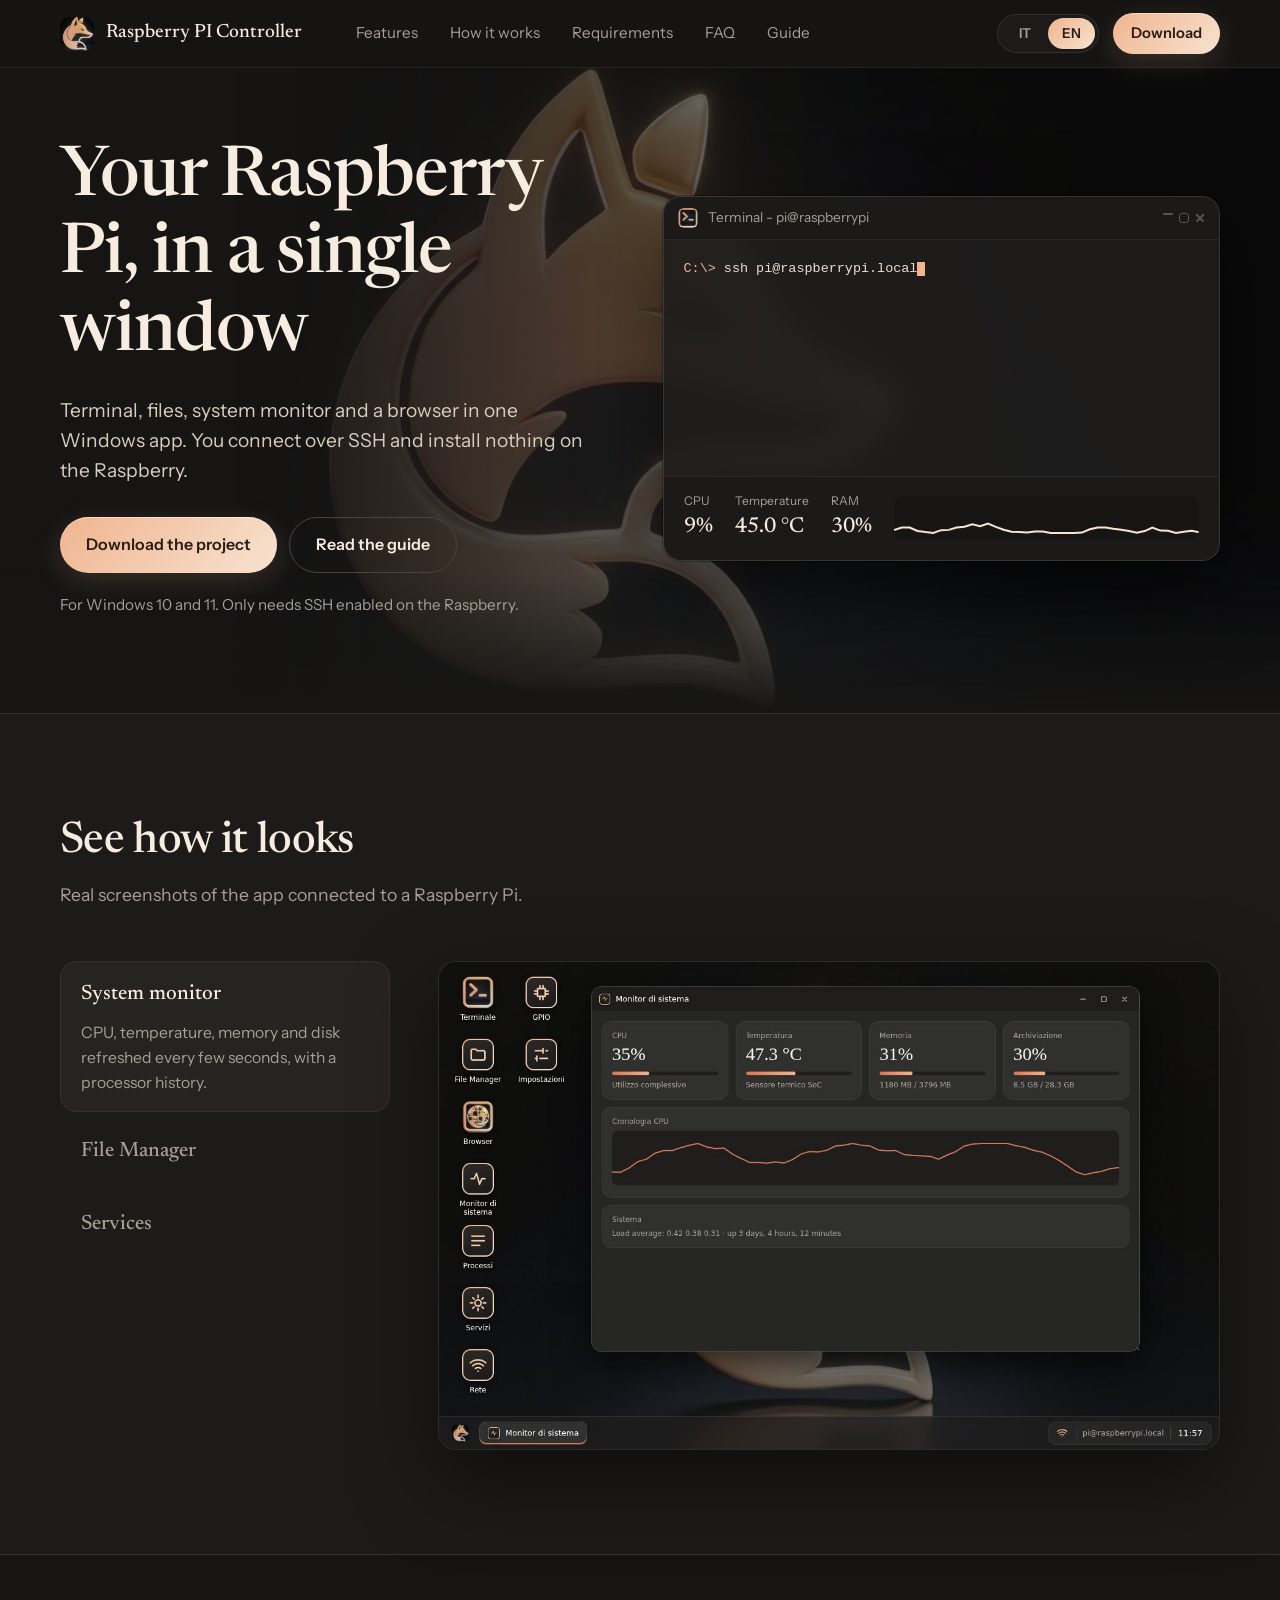
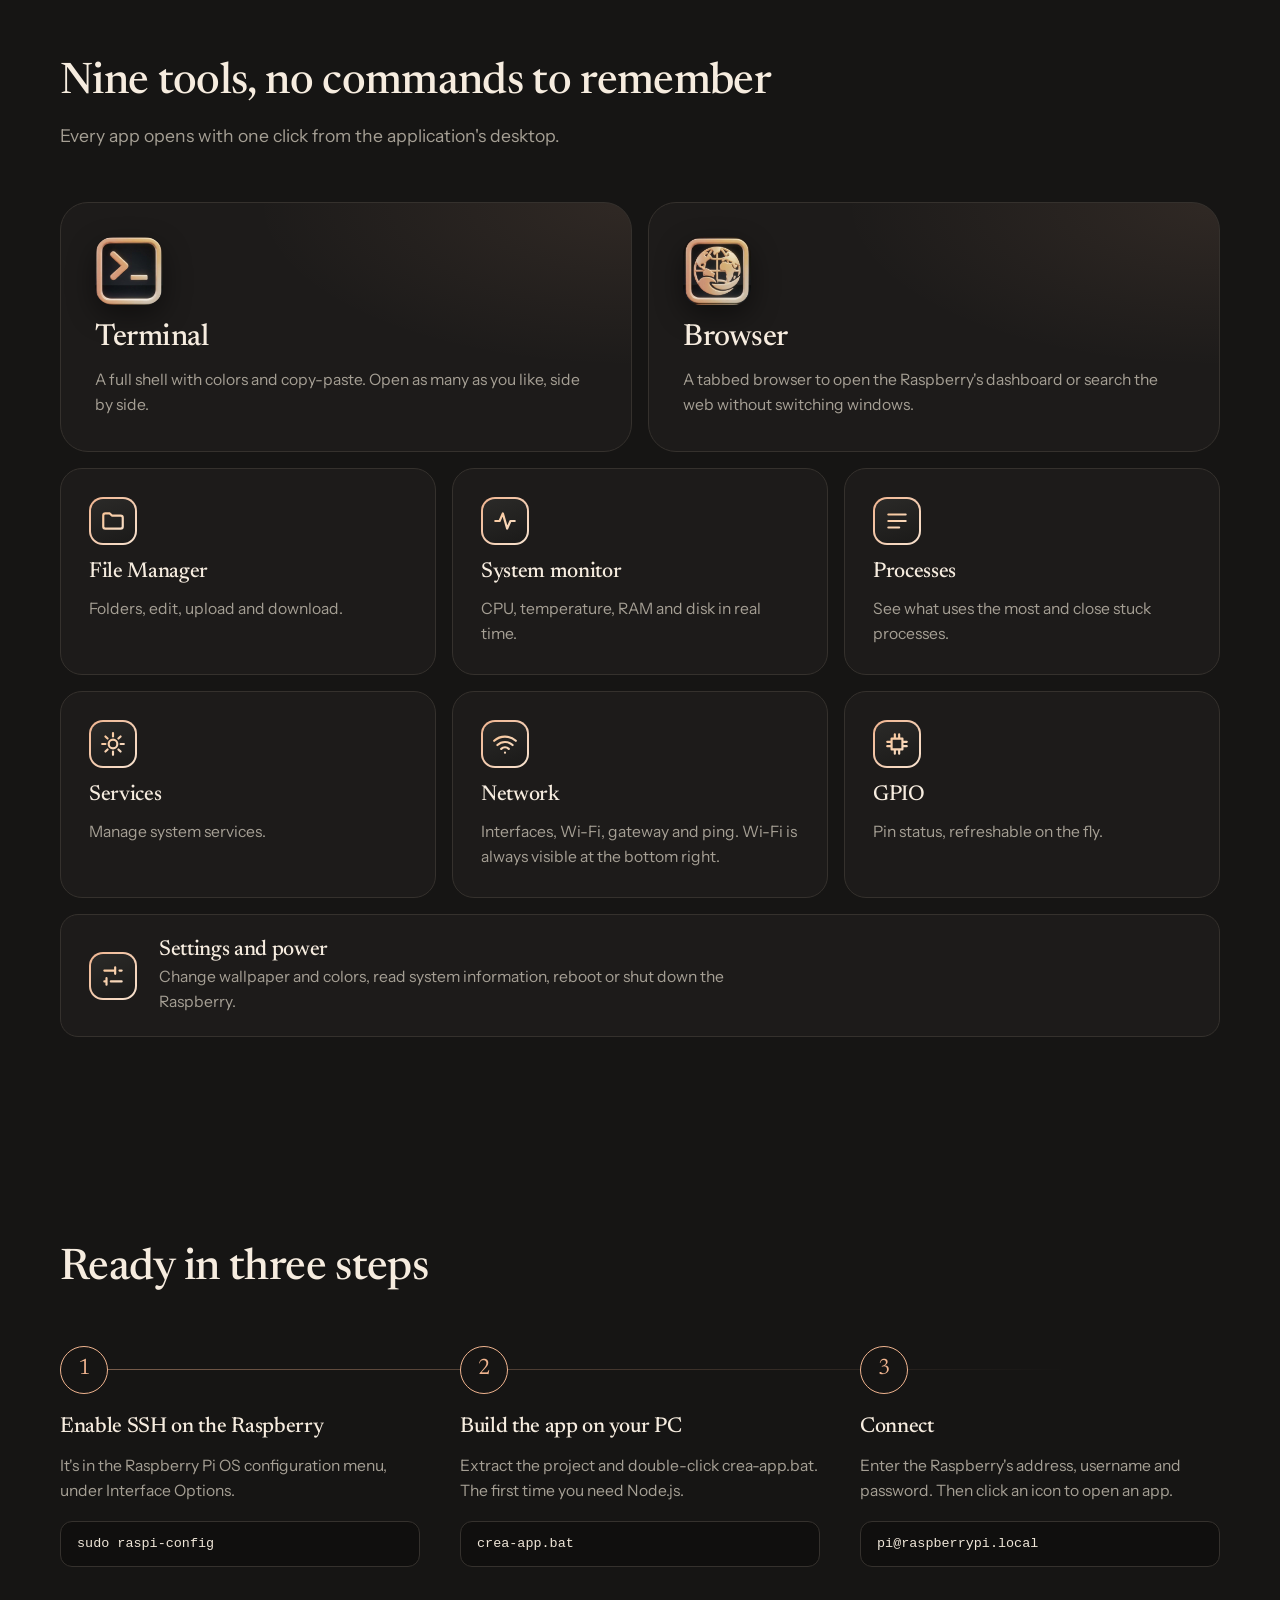
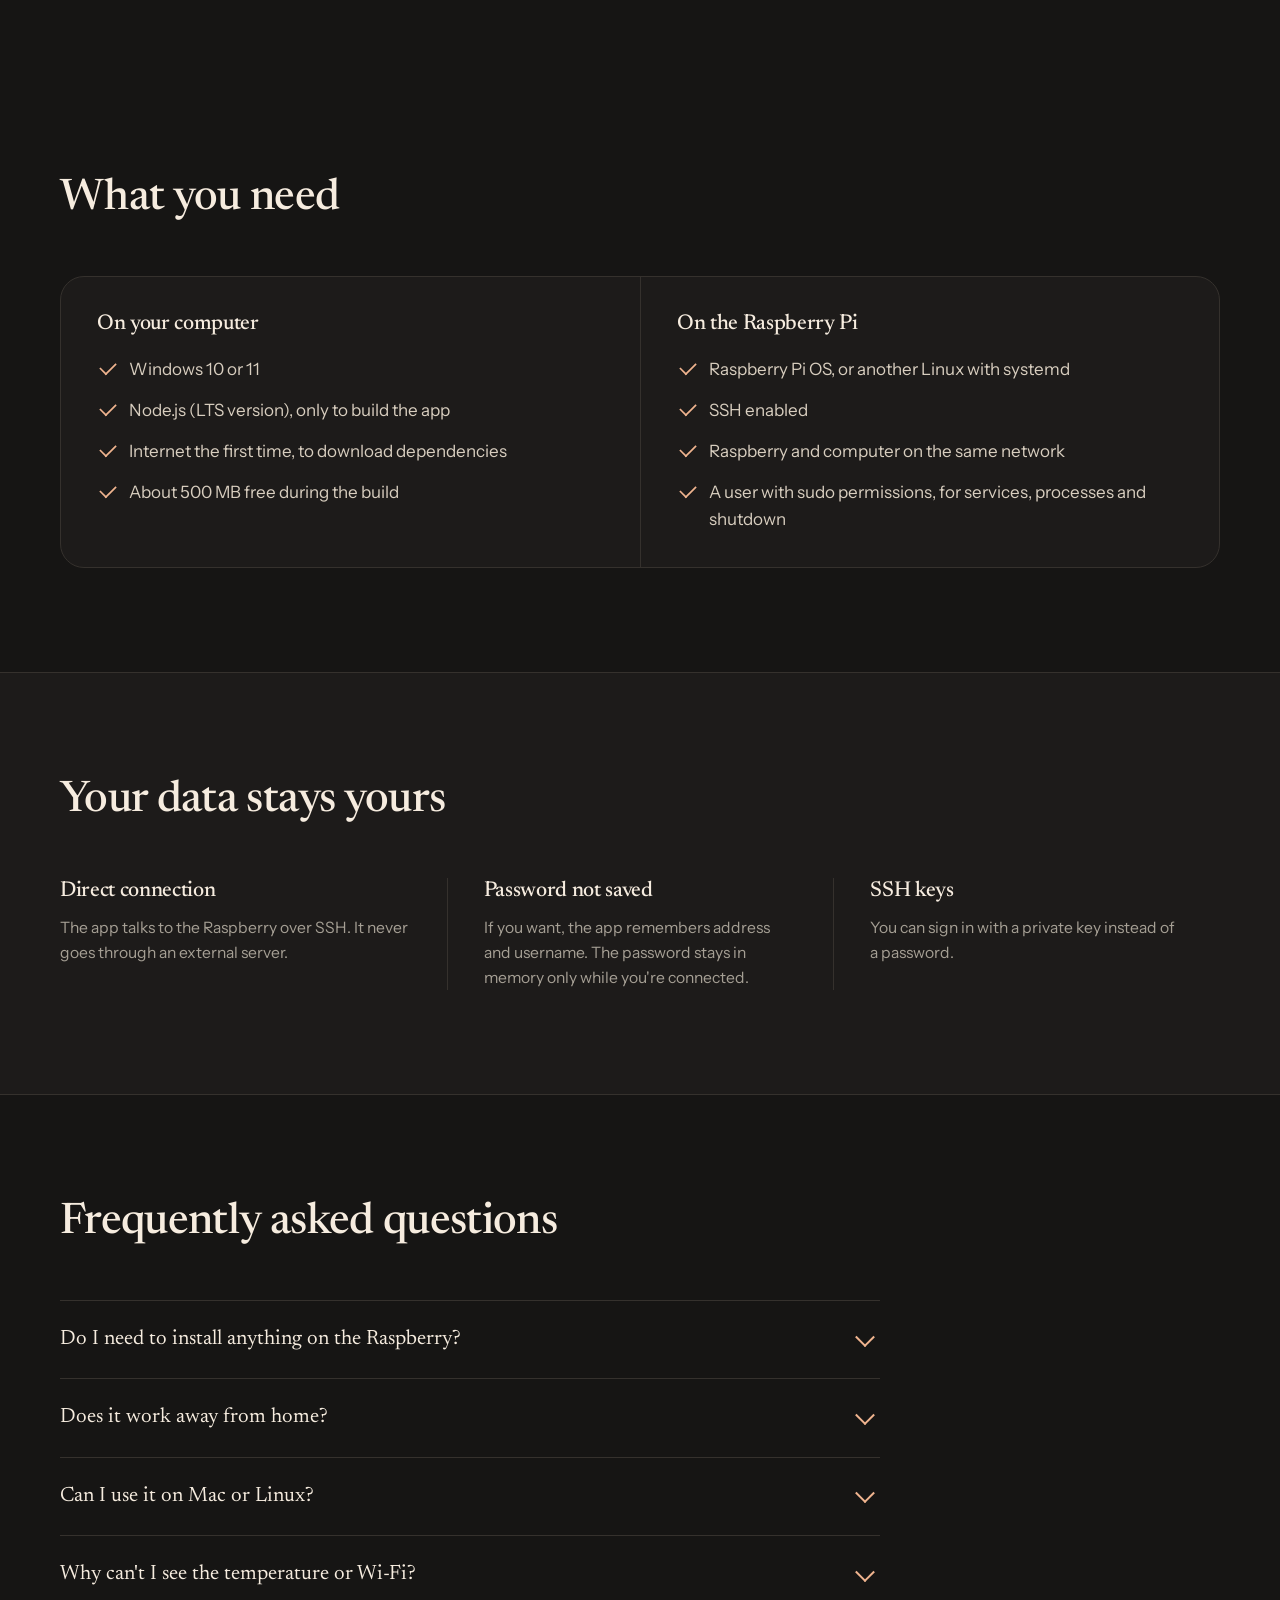
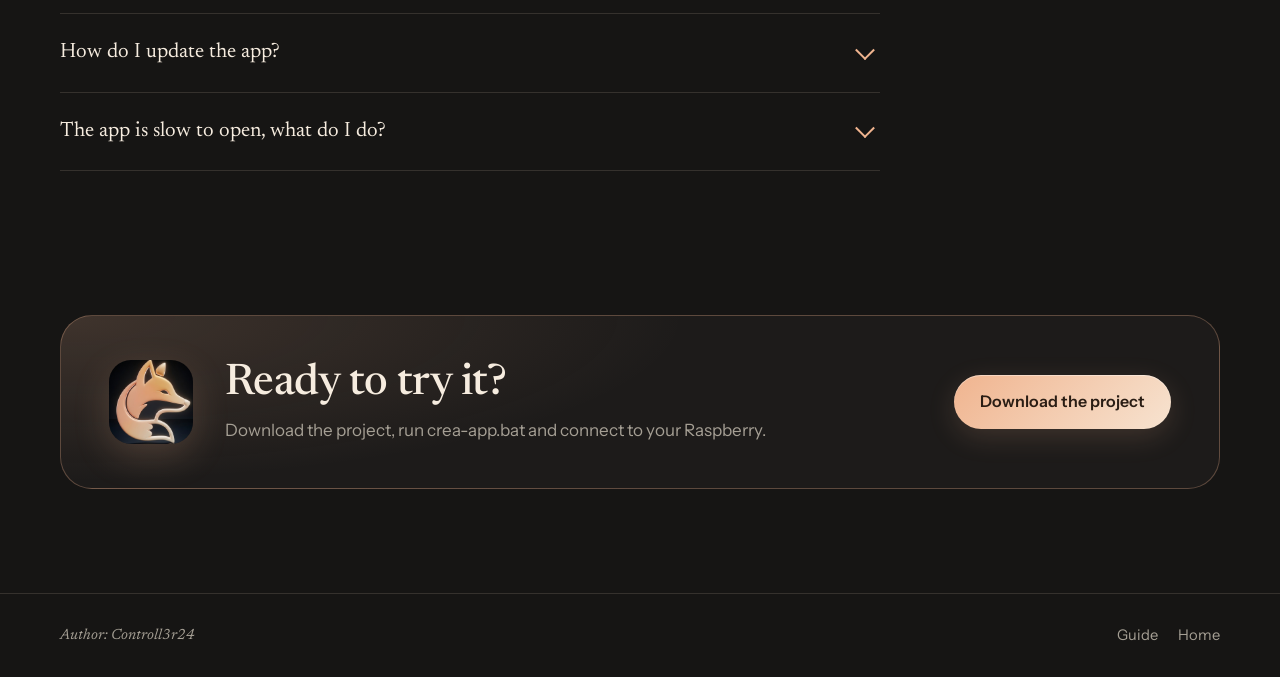
==== commit 89a17668: "Update index.html" ====
--- a/index.html
+++ b/index.html
@@ -38,7 +38,7 @@
         <button type="button" data-lang="it" aria-pressed="true">IT</button>
         <button type="button" data-lang="en" aria-pressed="false">EN</button>
       </div>
-      <a class="btn sm" href="download/Raspberry-PI-Controller.zip" download data-i18n="nav.download">Scarica</a>
+      <a class="btn sm" href="download.html" download data-i18n="nav.download">Scarica</a>
     </div>
   </div>
 </header>
